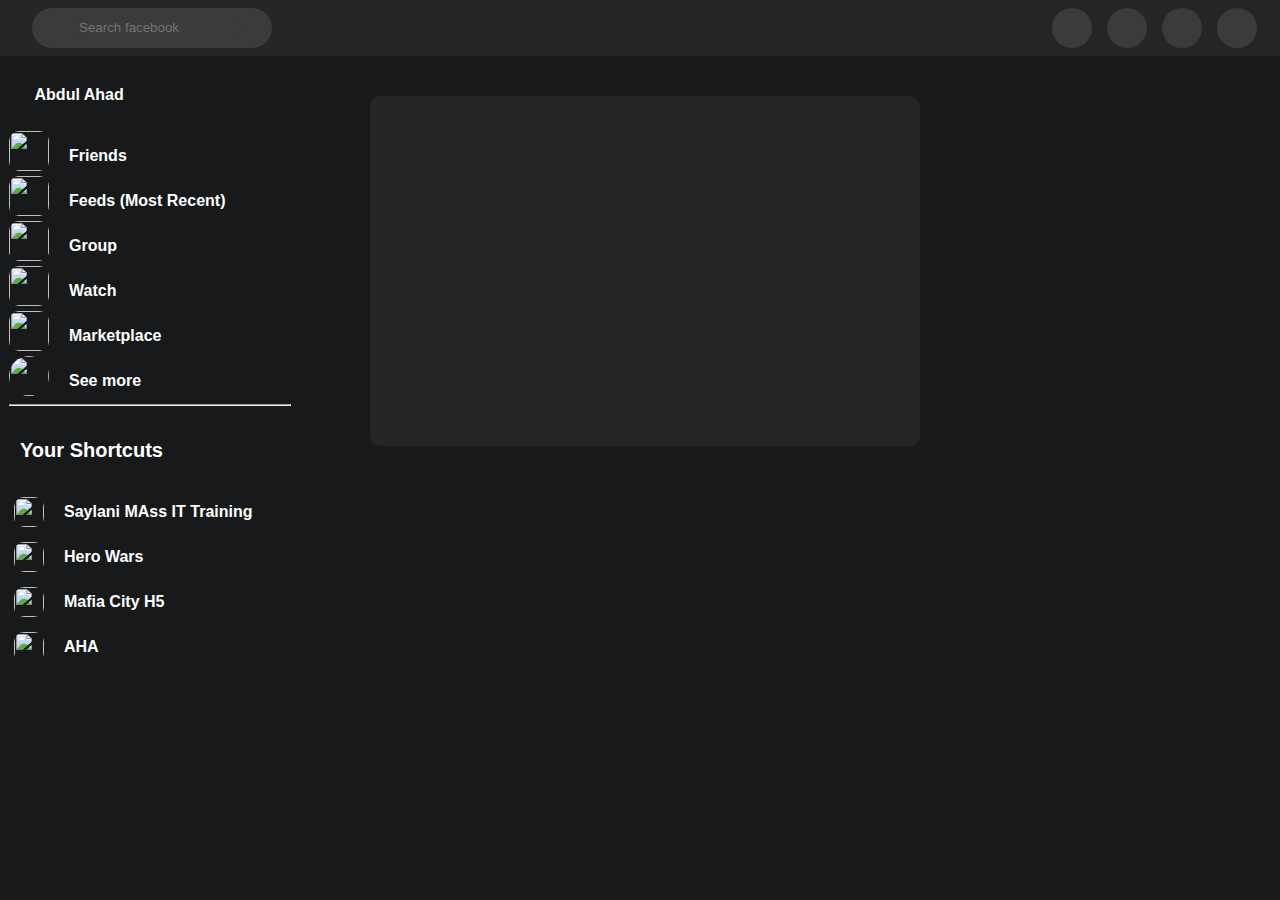
==== index.html @ 0b4ee492 "Add files via upload" ====
<!DOCTYPE html>
<html lang="en">

<head>
    <meta charset="UTF-8">
    <meta http-equiv="X-UA-Compatible" content="IE=edge">
    <meta name="viewport" content="width=device-width, initial-scale=1.0">
    <title>facebook</title>
    <link rel="stylesheet" href="style.css">
</head>

<body class="body">
    <div class="ui">
        <header class="navigation">
            <nav class="part1">
                <img src="images/logo.png" class="img-logo" alt="">
                <div class="input-div">
                    <img src="images/search.png" class="search" height="20px" alt="">
                    <input type="text" placeholder="Search facebook" class="input">
                </div>
            </nav>
            <nav class="part2">
                <ul class="nav-li">
                    <div class="for-hover">
                        <li class="li"><img src="images/home.png" class="home-section" alt=""></li>
                    </div>
                    <div class="for-hover">
                        <li class="li"><img src="images/watch.png" class="home-section" alt=""></li>
                    </div>
                    <div class="for-hover">
                        <li class="li"><img src="images/market.png" class="home-section" alt=""></li>
                    </div>
                    <div class="for-hover">
                        <li class="li"><img src="images/group.png" class="home-section" alt=""></li>
                    </div>
                    <div class="for-hover">
                        <li class="li"><img src="images/feeds.png" class="home-section" alt=""></li>
                    </div>
                </ul>
            </nav>
            <nav class="part3">
                <ul class="nav-li">
                    <li class="li-des"><img src="images/menu.png" class="right" alt=""></li>
                    <li class="li-des"><img src="images/messenger.png" class="right" alt=""></li>
                    <li class="li-des"><img src="images/bell.png" class="right" alt=""></li>
                    <li class="li-des"><img src="images/profile.jpg" style="border-radius: 20px;" class="right"
                            id="profile" alt=""></li>
                </ul>
            </nav>
        </header>
        <div class="content">
            <div class="right-panel">
                <ul class="panel">


                    <div class="sidebar-hover">
                        <li class="sidebar"><img src="images/profile.jpg"
                                style="margin-left: 2%; border-radius: 20px; margin-top: 5px;" height="30px" alt=""><b
                                class="text">Abdul Ahad</b></li>
                    </div>

                    <div class="sidebar-hover">
                        <li class="sidebar"><img src="images/friends icon.png" class="panel-icon" alt=""><b
                                class="text">Friends</b>
                        </li>
                    </div>

                    <div class="sidebar-hover">
                        <li class="sidebar"><img class="panel-icon" src="images/feed blue.png" alt=""><b
                                class="text">Feeds (Most
                                Recent)</b></li>
                    </div>

                    <div class="sidebar-hover">
                        <li class="sidebar"><img class="panel-icon" src="images/group blue.png" alt=""><b
                                class="text">Group</b>
                        </li>
                    </div>

                    <div class="sidebar-hover">
                        <li class="sidebar"><img class="panel-icon" src="images/watch blue.png" alt=""><b
                                class="text">Watch</b></li>
                    </div>

                    <div class="sidebar-hover">
                        <li class="sidebar"><img class="panel-icon" src="images/marketplace.png" alt=""><b
                                class="text">Marketplace</b></li>
                    </div>

                    <div class="sidebar-hover">
                        <li class="sidebar"><img src="images/seee more.png" style="border-radius: 20px;"
                                class="panel-icon" alt=""><b class="text">See more</b></li>
                    </div>
                    <hr>
                </ul>
                <h1 class="text" style="font-size: 20px;">Your Shortcuts</h1>
                <ul class="panel">
                    <div class="sidebar-hover">
                        <li class="sidebar"><img src="images/smit.png" class="panel-icon2" alt=""><b
                                class="text">Saylani
                                MAss IT Training</b></li>
                    </div>
                    <div class="sidebar-hover">
                        <li class="sidebar"><img class="panel-icon2" src="images/hero wars.jpg" alt=""><b
                                class="text">Hero Wars</b></li>
                    </div>
                    <div class="sidebar-hover">
                        <li class="sidebar"><img class="panel-icon2" src="images/mafia.jpg" alt=""><b class="text">Mafia
                                City H5</b></li>
                    </div>
                    <div class="sidebar-hover">
                        <li class="sidebar"><img class="panel-icon2" src="images/ahad.jpg" alt=""><b
                                class="text">AHA</b></li>
                    </div>
                    <div class="sidebar-hover">
                        <li class="sidebar"><img class="panel-icon2" src="images/seee more.png" alt=""><b
                                class="text">See more</b></li>
                    </div>
                </ul>
            </div>
            <div class="centre-content">

            </div>

        </div>


    </div>
</body>

</html>
---- style.css ----
body {
    margin: 0%;
    padding: 0%;
}

.navigation {
    display: flex;
    justify-content: space-around;
    background-color: #242526;
    height: 56px;
    width: auto;
    margin: 0%;
    padding: 0%;
}

.part1 {
    display: flex;
}

.img-logo {
    height: 40px;
    border-radius: 25px;
    padding: 8px;
}

.input-div {
    display: flex;
    height: 40px;
    border-radius: 25px;
    background-color: #3a3b3c;
    width: 220px;
    margin: 8px;
    padding-left: 20px;
}

.input {
    background-color: #3a3b3c;
    border-radius: 30px;
    border-style: none;
    background-position: top;
    width: 160px;
    margin-left: 25px;
    height: 20px;
    margin-top: 8px;
}

.search {
    position: absolute;
    margin-top: 10px;
}

.part2 {
    display: flex;
}

.home-section {
    height: 35px;
    display: flex;
}

.li {
    list-style: none;
}

.nav-li {
    display: flex;
    margin: 15px;
}

.right {
    height: 20px;
    margin-left: 10px;
    margin-top: 10px;

}

.li-des {
    list-style: none;
    background-color: #3a3b3c;
    height: 40px;
    width: 40px;
    border-radius: 20px;
    margin-left: 15px;
}

.li-des:hover {
    background-color: #474849;
}

#profile {
    margin: 0px;
    height: 40px;
}

nav.part3 {
    margin: 0;
    padding: 0;
    display: flex;
    align-items: center;
}

nav.part2 {
    margin: 0;
    padding: 0;
    display: flex;
    align-items: center;
}

.for-hover {
    transition: all .5s ease;
    background-color: #242526;
    height: 54px;
    width: 120px;
    display: flex;
    justify-content: center;
    align-items: center;

}

.for-hover:hover {
    background-color: #474849;
    margin-top: 3px;
    height: 48px;
    border-radius: 10px;

}

.body {
    background-color: #18191a;
}

.right-panel {
    width: 300px;
    background-color: #18191a;
    height: 600px;
    overflow: hidden;
    position: relative;
    margin: 0px;
    padding: 0px;
}

.right-panel:hover {
    overflow: auto;
}

.right-panel::-webkit-scrollbar {
    width: 8px;
    opacity: 0;
    transition: opacity 0.3s ease;
}

.right-panel:hover::-webkit-scrollbar {
    opacity: 1;
}

.right-panel::-webkit-scrollbar-track {
    background-color: #f1f1f1;
}

.right-panel::-webkit-scrollbar-thumb {
    background-color: #888;
    border-radius: 4px;
}

.right-panel::-webkit-scrollbar-thumb:hover {
    background-color: #555;
}

.sidebar-hover {
    height: 40px;
    background-color: #18191a;
    transition: all .3s ease;
    text-align: left;
}

.sidebar-hover:hover {
    height: 40px;
    background-color: #242526;
    border-radius: 10px;
}

.sidebar {
    margin: 5px;
    margin-left: 0px;

}

.panel {
    list-style: none;
    padding: 3%;
}

.panel-icon {
    height: 40px;
    width: 40px;
    border-radius: 10px;
    margin: 0px;
    padding: 0px;
}

.panel-icon2 {
    height: 30px;
    width: 30px;
    border-radius: 10px;
    margin: 0px;
    margin-left: 5px;
    margin-top: 5px;
    padding: 0px;
}

#seemore {
    background-color: #3a3b3c;
    height: 30px;
    width: 30px;
    border-radius: 15px;
    text-align: center;
    margin-left: 20px;
}

.text {
    color: white;
    font-size: 16px;
    font-family: 'Segoe UI', Tahoma, Geneva, Verdana, sans-serif;
    margin-left: 20px;
    vertical-align: 10px;
}

.content {
    display: flex;
}

.centre-content {
    background-color: #242526;
    height: 350px;
    width: 550px;
    border-radius: 10px;
    margin: 40px;
    margin-left: 70px;
}
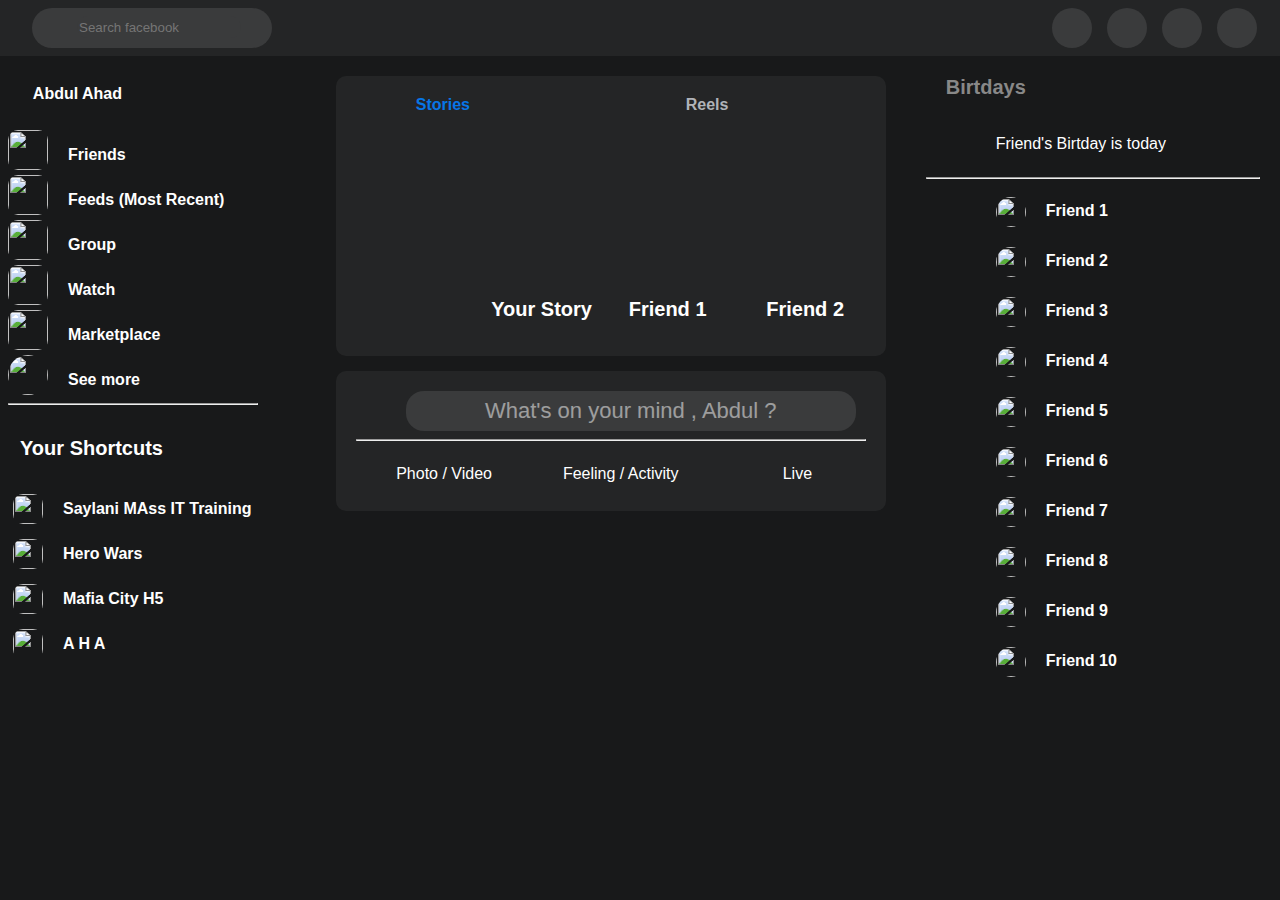
==== commit 78295fa9: "Add files via upload" ====
--- a/index.html
+++ b/index.html
@@ -11,6 +11,7 @@
 
 <body class="body">
     <div class="ui">
+
         <header class="navigation">
             <nav class="part1">
                 <img src="images/logo.png" class="img-logo" alt="">
@@ -109,8 +110,8 @@
                                 City H5</b></li>
                     </div>
                     <div class="sidebar-hover">
-                        <li class="sidebar"><img class="panel-icon2" src="images/ahad.jpg" alt=""><b
-                                class="text">AHA</b></li>
+                        <li class="sidebar"><img class="panel-icon2" src="images/ahad.jpg" alt=""><b class="text">A H
+                                A</b></li>
                     </div>
                     <div class="sidebar-hover">
                         <li class="sidebar"><img class="panel-icon2" src="images/seee more.png" alt=""><b
@@ -119,13 +120,163 @@
                 </ul>
             </div>
             <div class="centre-content">
+                <div class="stories-sec-div">
+                    <div class="story-content">
+                        <img src="images/story.png" class="story-icon" alt=""><b class="text2"
+                            style="color: #0776e8;">Stories</b>
+                    </div>
+                    <div class="story-content">
+                        <img src="images/reels.png" class="story-icon" alt=""><b class="text2">Reels</b>
+                    </div>
+                </div>
+
+                <div class="centre-story">
+                    <div class="story">
+                        <img class="story-pic" src="images/profile story.png" alt="">
+                    </div>
+                    <div class="story">
+                        <img class="story-pic" src="images/story (1).jpg" alt="">
+                        <p class="s-text">Your Story</p>
+                    </div>
+                    <div class="story">
+                        <img class="story-pic" src="images/story (2).jpg" alt="">
+                        <p class="s-text">Friend 1</p>
+                    </div>
+                    <div class="story">
+                        <img class="story-pic" src="images/story (3).jpg" alt="">
+                        <p class="s-text">Friend 2</p>
+                    </div>
+                </div>
+
+
+                <div class="post-bar">
+
+                    <div class="top-bar">
+
+                        <img src="images/profile.jpg" height="40px" style="border-radius: 20px;" alt="">
+
+                        <button id="modalBox" class="post-div">
+
+
+                            <p class="post-text">What's on your mind , Abdul ?</p>
+
+
+                        </button>
+
+
+                    </div>
+
+                    <hr style="margin-right: 20px; color: rgb(165, 165, 165);">
+                    <div class="post-div2">
+                        <div class="post-icons"><img src="images/post icons (1).png" alt="">
+                            <p class="text-short">Photo / Video</p>
+                        </div>
+                        <div class="post-icons"><img src="images/post icons (2).png" alt="">
+                            <p class="text-short">Feeling / Activity</p>
+                        </div>
+                        <div class="post-icons"><img src="images/post icons (3).png" alt="">
+                            <p class="text-short">Live</p>
+                        </div>
+                    </div>
+
+
+                </div>
+
+            </div>
+            <div class="left">
+                <p class="left-p">Birtdays</p>
+                <div class="bday">
+                    <img class="bday-img" src="images/gift.png" height="30px" alt="">
+                    <p class="bday-text"> Friend's Birtday is today</p>
+                </div>
+                <hr style="margin-right: 20px; color: rgb(165, 165, 165); padding-left: 40px; padding-right: 40px;">
+                <div class="friend-bar">
+                    <div class="friend-no">
+                        <img src="images/friens (1).jpg" class="friend-img" alt="">
+                        <p class="friend-name"> Friend 1 </p>
+                    </div>
+                    <div class="friend-no">
+                        <img src="images/friens (2).jpg" class="friend-img" alt="">
+                        <p class="friend-name"> Friend 2 </p>
+                    </div>
+                    <div class="friend-no">
+                        <img src="images/friens (3).jpg" class="friend-img" alt="">
+                        <p class="friend-name"> Friend 3 </p>
+                    </div>
+                    <div class="friend-no">
+                        <img src="images/friens (1).jpg" class="friend-img" alt="">
+                        <p class="friend-name"> Friend 4 </p>
+                    </div>
+                    <div class="friend-no">
+                        <img src="images/friens (3).jpg" class="friend-img" alt="">
+                        <p class="friend-name"> Friend 5 </p>
+                    </div>
+                    <div class="friend-no">
+                        <img src="images/friens (3).jpg" class="friend-img" alt="">
+                        <p class="friend-name"> Friend 6 </p>
+                    </div>
+                    <div class="friend-no">
+                        <img src="images/friens (2).jpg" class="friend-img" alt="">
+                        <p class="friend-name"> Friend 7 </p>
+                    </div>
+                    <div class="friend-no">
+                        <img src="images/friens (3).jpg" class="friend-img" alt="">
+                        <p class="friend-name"> Friend 8 </p>
+                    </div>
+                    <div class="friend-no">
+                        <img src="images/friens (2).jpg" class="friend-img" alt="">
+                        <p class="friend-name"> Friend 9 </p>
+                    </div>
+                    <div class="friend-no">
+                        <img src="images/friens (1).jpg" class="friend-img" alt="">
+                        <p class="friend-name"> Friend 10 </p>
+                    </div>
+                </div>
+            </div>
+            <div class="modal">
+
+                <div class="modal-content">
+                    <div class="modal-up">
+                        <h1 class="modal-heading">
+                            Create Post
+                        </h1>
+                        <button id="closeModal" class="cross-sym">×</button>
+                    </div>
+                    <hr style="margin-left: 10px; margin-right: 10px;">
+                    <div class="profile">
+                        <img src="images/profile.jpg" class="modal-img" alt="">
+
+                        <p class="text-p">Abdul Ahad</p>
+
+                    </div>
+                    <div class="text-bar">
+                        <div class="textcontent">
+                            <textarea oninput="updateText()" id="myTextarea" class="textarea"></textarea>
+                        </div>
+                        <div class="result-div" id="textPost" contenteditable="true"></div>
+                    </div>
+                    <div class="row-pic">
+
+                        <p class="text-p">Add to your post</p>
+                        <img src="images/Capture2.JPG" alt="">
+
+                    </div>
+                    <button class="post-button">
+                        Post
+                    </button>
+
+                </div>
 
             </div>
 
         </div>
 
 
-    </div>
+
+
+
+
+        <script src="app.js"></script>
 </body>
 
 </html>--- a/style.css
+++ b/style.css
@@ -54,7 +54,7 @@
 }
 
 .home-section {
-    height: 35px;
+    height: 25px;
     display: flex;
 }
 
@@ -231,9 +231,364 @@
 
 .centre-content {
     background-color: #242526;
-    height: 350px;
+    height: 280px;
     width: 550px;
     border-radius: 10px;
     margin: 40px;
     margin-left: 70px;
+    margin-top: 20px;
+}
+
+.story-content {
+    height: 50px;
+    width: 260px;
+    margin-left: 10px;
+    margin-top: 5px;
+    transition: all .3s ease;
+
+}
+
+.story-content:hover {
+    background-color: #3a3b3c;
+    border-radius: 10px;
+}
+
+.story-icon {
+    height: 50px;
+    margin-left: 25%;
+}
+
+.text2 {
+    color: #b0b3b8;
+    position: absolute;
+    font-size: 16px;
+    margin-top: 15px;
+    margin-left: 5px;
+    font-family: 'Lucida Sans', 'Lucida Sans Regular', 'Lucida Grande', 'Lucida Sans Unicode', Geneva, Verdana, sans-serif;
+}
+
+.stories-sec-div {
+    display: flex;
+}
+
+.centre-story {
+    display: flex;
+    justify-content: space-evenly;
+    margin-top: 10px;
+}
+
+.story {
+    position: relative;
+    margin-right: 10px;
+    width: 125px;
+    height: 200px;
+    border-radius: 10px;
+    overflow: hidden;
+    padding-left: 8px;
+}
+
+.story-pic {
+    height: 200px;
+    border-radius: 10px;
+    transition: all .5s ease;
+}
+
+.story-pic:hover {
+    transform: scale(1.05);
+    background-color: black;
+    opacity: 0.7;
+}
+
+.s-text {
+    color: white;
+    font-size: 20px;
+    font-weight: bold;
+    font-family: 'Gill Sans', 'Gill Sans MT', Calibri, 'Trebuchet MS', sans-serif;
+    position: absolute;
+    bottom: 0;
+    width: 100%;
+    padding-left: 10px;
+}
+
+.post-bar {
+    background-color: #242526;
+    /* display: flex; */
+    height: 120px;
+    width: 530px;
+    margin-top: 30px;
+    border-radius: 10px;
+    padding-top: 20px;
+    padding-left: 20px;
+}
+
+.post-div {
+    background-color: #3a3b3c;
+    height: 40px;
+    border-radius: 18px;
+    width: 450px;
+    border-style: none;
+    background-position: top;
+    font-size: 20px;
+    color: white;
+    position: absolute;
+    margin-left: 50px;
+    display: flex;
+    justify-content: center;
+    align-items: center;
+    transition: all .2s ease;
+    cursor: pointer;
+}
+
+.post-div:hover {
+    background-color: #505152;
+}
+
+.top-bar {
+    display: flex;
+}
+
+.post-text {
+    color: white;
+    font-size: 22px;
+    opacity: 0.5;
+    text-align: center;
+    font-family: 'Arial Narrow Bold', sans-serif;
+}
+
+.post-div2 {
+    display: flex;
+}
+
+.post-icons {
+    background-color: #242526;
+    display: flex;
+    justify-content: center;
+    align-items: center;
+    width: 100%;
+    margin-right: 10px;
+}
+
+.post-icons img {
+    max-width: 100%;
+    max-height: 100%;
+    position: relative;
+}
+
+.post-icons:hover {
+    background-color: #3a3b3c;
+    height: 50px;
+    border-radius: 10px;
+}
+
+.text-short {
+    color: white;
+    font-size: 16px;
+    font-family: 'Franklin Gothic Medium', 'Arial Narrow', Arial, sans-serif;
+    padding-left: 10px;
+}
+
+.left {
+    width: 400px;
+}
+
+.left-p {
+    color: #888;
+    font-weight: bold;
+    font-size: 20px;
+    padding-left: 20px;
+    padding-top: 0px;
+    font-family: 'Lucida Grande', 'Lucida Sans Unicode', Geneva, Verdana, sans-serif;
+}
+
+.bday {
+    display: flex;
+    transition: all .5s ease;
+}
+
+.bday:hover {
+    background-color: #3a3b3c;
+    height: 60px;
+    border-radius: 10px;
+}
+
+.bday-text {
+    color: white;
+    font-size: 16px;
+    padding-left: 20px;
+    font-family: 'Lucida Sans', 'Lucida Sans Regular', 'Lucida Grande', 'Lucida Sans Unicode', Geneva, Verdana, sans-serif;
+}
+
+.friend-no {
+    display: flex;
+    height: 40px;
+    width: 250px;
+    padding-top: 10px;
+    padding-left: 20px;
+    margin-left: 50px;
+}
+
+.friend-no:hover {
+    background-color: #3a3b3c;
+    border-radius: 10px;
+}
+
+.bday-img {
+    margin-top: 10px;
+    margin-left: 50px;
+}
+
+.friend-img {
+    height: 30px;
+    width: 30px;
+    border-radius: 15px;
+}
+
+.friend-name {
+    color: white;
+    font-size: 16px;
+    font-family: Arial, Helvetica, sans-serif;
+    font-weight: bold;
+    margin: 2%;
+    margin-left: 20px;
+    padding: 0%;
+}
+
+.modal {
+    width: 100%;
+    height: 100%;
+    background-color: rgba(0, 0, 0, 0.7);
+    position: absolute;
+    top: 0;
+    display: flex;
+    justify-content: center;
+    align-items: center;
+    display: none;
+}
+
+.modal-content {
+    background-color: #242526;
+    height: 410px;
+    width: 500px;
+    border-radius: 20px;
+}
+
+.modal-img {
+    height: 40px;
+    border-radius: 20px;
+}
+
+.modal-heading {
+    color: rgb(221, 218, 218);
+    font-family: 'Segoe UI', Tahoma, Geneva, Verdana, sans-serif;
+    font-size: 20px;
+}
+
+.modal-up {
+    display: flex;
+    margin-left: 40%;
+}
+
+.cross-sym {
+    background-color: #3a3b3c;
+    border-radius: 20px;
+    border: none;
+    height: 40px;
+    width: 40px;
+    margin-left: 45%;
+    font-size: 30px;
+    display: flex;
+    justify-content: center;
+    align-items: center;
+    color: rgb(155, 150, 150);
+    margin-top: 10px;
+    transition: all .3s ease;
+}
+
+.cross-sym:hover {
+    background-color: #515353;
+    cursor: pointer;
+}
+
+.profile {
+    padding-left: 20px;
+    display: flex;
+}
+
+.text-p {
+    color: rgb(221, 218, 218);
+    font-family: 14px;
+    font-weight: bold;
+    font-family: 'Segoe UI', Tahoma, Geneva, Verdana, sans-serif;
+    margin-top: 0px;
+    padding: 0px;
+    padding-left: 10px;
+}
+
+.privacy-button {
+    margin-top: 0px;
+    background-color: #424444;
+    height: 20px;
+    font-size: 16px;
+    color: white;
+    width: 80px;
+    border-radius: 5px;
+    border-style: none;
+}
+
+.text-bar {
+    margin-top: 10px;
+    margin-left: 20px;
+    margin-right: 20px;
+}
+
+.textcontent {
+    background-color: #242526;
+    margin: 0%;
+    padding: 0%;
+}
+
+.textarea {
+    opacity: 0;
+    resize: none;
+    border: none;
+    padding: 00px;
+    font-size: 2px;
+    cursor: pointer;
+}
+
+.result-div {
+    background-color: #242526;
+    height: 150px;
+    width: 460px;
+    color: white;
+    font-size: 28px;
+}
+
+.row-pic {
+    display: flex;
+    justify-content: space-between;
+    margin: 10px;
+}
+
+.text-p {
+    margin-top: 10px;
+    margin-left: 10px;
+}
+
+.post-button {
+    background-color: #2374e1;
+    height: 40px;
+    width: 460px;
+    margin: 0px 20px 10px 20px;
+    border-style: none;
+    border-radius: 10px;
+    color: white;
+    font-size: 18px;
+    font-weight: bold;
+    transition: all .3s ease;
+}
+
+.post-button:hover {
+    background-color: #4b94f3;
+    cursor: pointer;
 }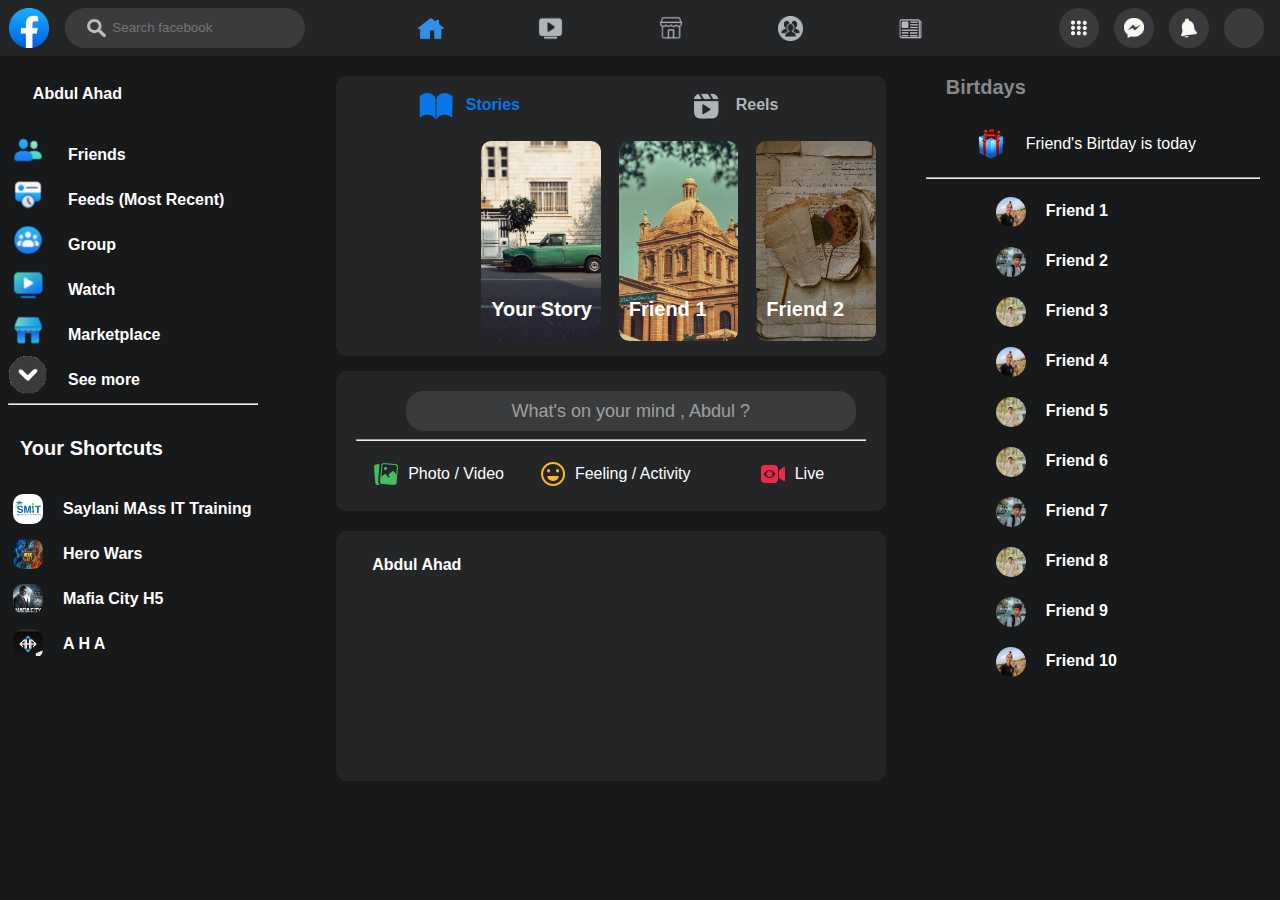
==== commit d9ef4b67: "Add files via upload" ====
--- a/index.html
+++ b/index.html
@@ -182,6 +182,12 @@
 
                 </div>
 
+                <div class="post-container">
+                    <img src="images/profile.jpg" style="margin-left: 3%; border-radius: 20px; margin-top: 15px;"
+                        height="40px" alt=""><b class="text-post">Abdul Ahad</b>
+                    </li>
+                </div>
+
             </div>
             <div class="left">
                 <p class="left-p">Birtdays</p>
@@ -233,6 +239,7 @@
                     </div>
                 </div>
             </div>
+
             <div class="modal">
 
                 <div class="modal-content">
@@ -255,15 +262,44 @@
                         </div>
                         <div class="result-div" id="textPost" contenteditable="true"></div>
                     </div>
+
+                    <div class="dropdown">
+                        <div class="color-change">
+                            <input onclick="changeBackgroundColor()" id="color-input" type="color" class="color-input">
+                        </div>
+                        <div onclick="changeBackground('images/image 1.jpg')" class="images-change">
+                            <img class="post-img" src="images/image 1.jpg" alt="">
+                        </div>
+                        <div onclick="changeBackground('images/image 2.jpg')" class="images-change">
+                            <img class="post-img" src="images/image 2.jpg" alt="">
+                        </div>
+                        <div onclick="changeBackground('images/image 3.jpg')" class="images-change">
+                            <img class="post-img" src="images/image 3.jpg" alt="">
+                        </div>
+                        <div onclick="changeBackground('images/image 4.jpg')" class="images-change">
+                            <img class="post-img" src="images/image 4.jpg" alt="">
+                        </div>
+                        <div onclick="changeBackground('images/image 5.jpg')" class="images-change">
+                            <img class="post-img" src="images/image 5.jpg" alt="">
+                        </div>
+                        <div onclick="changeBackground('images/image 6.jpg')" class="images-change">
+                            <img class="post-img" src="images/image 6.jpg" alt="">
+                        </div>
+                        <div onclick="changeBackground('images/image 7.jpg')" class="images-change">
+                            <img class="post-img" src="images/image 7.jpg" alt="">
+                        </div>
+                    </div>
+
                     <div class="row-pic">
 
                         <p class="text-p">Add to your post</p>
                         <img src="images/Capture2.JPG" alt="">
 
                     </div>
-                    <button class="post-button">
-                        Post
-                    </button>
+                    <button class="post-button"> Post </button>
+
+
+
 
                 </div>
 
--- a/style.css
+++ b/style.css
@@ -349,7 +349,7 @@
 
 .post-text {
     color: white;
-    font-size: 22px;
+    font-size: 18px;
     opacity: 0.5;
     text-align: center;
     font-family: 'Arial Narrow Bold', sans-serif;
@@ -456,13 +456,14 @@
 .modal {
     width: 100%;
     height: 100%;
-    background-color: rgba(0, 0, 0, 0.7);
+    background-color: rgba(0, 0, 0, 0.9);
     position: absolute;
     top: 0;
     display: flex;
     justify-content: center;
     align-items: center;
     display: none;
+    transition: all .5s ease;
 }
 
 .modal-content {
@@ -524,19 +525,8 @@
     padding-left: 10px;
 }
 
-.privacy-button {
-    margin-top: 0px;
-    background-color: #424444;
-    height: 20px;
-    font-size: 16px;
-    color: white;
-    width: 80px;
-    border-radius: 5px;
-    border-style: none;
-}
-
 .text-bar {
-    margin-top: 10px;
+    margin-top: -10px;
     margin-left: 20px;
     margin-right: 20px;
 }
@@ -558,11 +548,39 @@
 
 .result-div {
     background-color: #242526;
-    height: 150px;
+    height: 120px;
     width: 460px;
     color: white;
     font-size: 28px;
-}
+    font-weight: bold;
+    display: flex;
+    justify-content: center;
+    align-items: center;
+    font-family: 'Segoe UI', Tahoma, Geneva, Verdana, sans-serif;
+    overflow-x: scroll;
+    overflow-y: scroll;
+    scrollbar-color: #c0c0c0 #f0f0f0;
+
+}
+
+
+.result-div::-webkit-scrollbar {
+    width: 1px;
+
+}
+
+
+.result-div::-webkit-scrollbar-thumb {
+    background: #c0c0c0;
+
+}
+
+
+.result-div::-webkit-scrollbar-thumb:hover {
+    background: #a0a0a0;
+
+}
+
 
 .row-pic {
     display: flex;
@@ -591,4 +609,49 @@
 .post-button:hover {
     background-color: #4b94f3;
     cursor: pointer;
+}
+
+.dropdown {
+    display: flex;
+}
+
+.images-change {
+    height: 40px;
+    width: 40px;
+    border-radius: 10px;
+    background-color: #2374e1;
+    margin-top: 10px;
+    margin-left: 20px;
+    overflow: hidden;
+    cursor: pointer;
+}
+
+.post-img {
+    height: 80px;
+}
+
+.color-input {
+    height: 40px;
+    width: 40px;
+    border-radius: 10px;
+    margin-top: 10px;
+    margin-left: 20px;
+}
+
+.post-container {
+    background-color: #242526;
+    height: 250px;
+    width: 550px;
+    margin-top: 20px;
+    border-radius: 10px;
+}
+
+.text-post {
+    margin-left: 30px;
+    font-size: 16px;
+    margin-left: 20px;
+    position: absolute;
+    color: white;
+    margin-top: 25px;
+    font-family: 'Segoe UI', Tahoma, Geneva, Verdana, sans-serif;
 }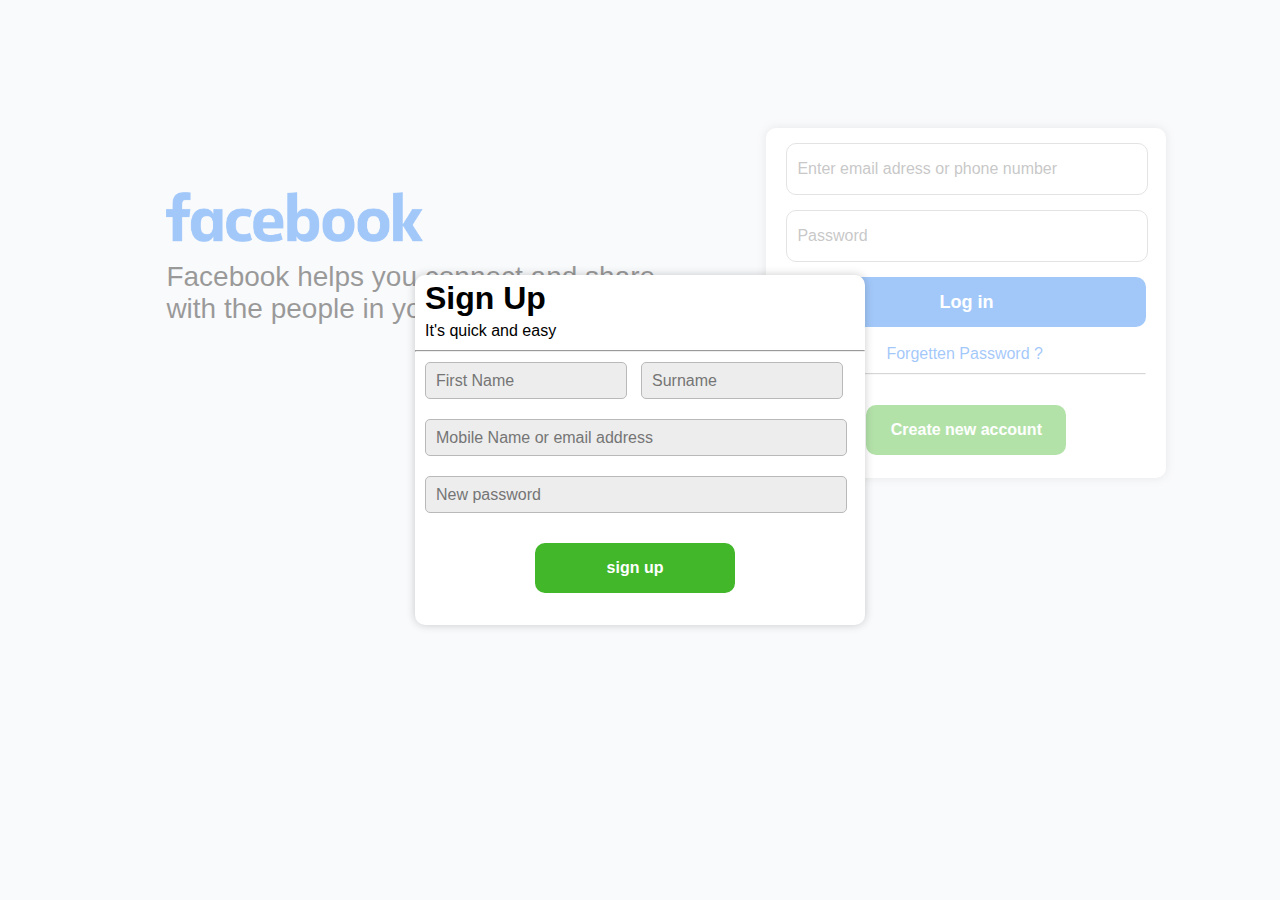
==== commit 5ae3699b: "Add files via upload" ====
--- a/index.html
+++ b/index.html
@@ -5,314 +5,54 @@
     <meta charset="UTF-8">
     <meta http-equiv="X-UA-Compatible" content="IE=edge">
     <meta name="viewport" content="width=device-width, initial-scale=1.0">
-    <title>facebook</title>
-    <link rel="stylesheet" href="style.css">
+    <title>login - Sign up</title>
+    <link rel="stylesheet" href="login.css">
 </head>
 
-<body class="body">
+<body>
     <div class="ui">
+        <div class="fb-div">
+            <img src="facebook.png" class="img" alt="">
+            <div class="text-div" style="margin-top: 15px;">
+                <p class="text">Facebook helps you connect and share </br> with the people in your life</p>
+            </div>
+        </div>
+        <div class="login-div">
+            <div class="form">
 
-        <header class="navigation">
-            <nav class="part1">
-                <img src="images/logo.png" class="img-logo" alt="">
-                <div class="input-div">
-                    <img src="images/search.png" class="search" height="20px" alt="">
-                    <input type="text" placeholder="Search facebook" class="input">
-                </div>
-            </nav>
-            <nav class="part2">
-                <ul class="nav-li">
-                    <div class="for-hover">
-                        <li class="li"><img src="images/home.png" class="home-section" alt=""></li>
-                    </div>
-                    <div class="for-hover">
-                        <li class="li"><img src="images/watch.png" class="home-section" alt=""></li>
-                    </div>
-                    <div class="for-hover">
-                        <li class="li"><img src="images/market.png" class="home-section" alt=""></li>
-                    </div>
-                    <div class="for-hover">
-                        <li class="li"><img src="images/group.png" class="home-section" alt=""></li>
-                    </div>
-                    <div class="for-hover">
-                        <li class="li"><img src="images/feeds.png" class="home-section" alt=""></li>
-                    </div>
-                </ul>
-            </nav>
-            <nav class="part3">
-                <ul class="nav-li">
-                    <li class="li-des"><img src="images/menu.png" class="right" alt=""></li>
-                    <li class="li-des"><img src="images/messenger.png" class="right" alt=""></li>
-                    <li class="li-des"><img src="images/bell.png" class="right" alt=""></li>
-                    <li class="li-des"><img src="images/profile.jpg" style="border-radius: 20px;" class="right"
-                            id="profile" alt=""></li>
-                </ul>
-            </nav>
-        </header>
-        <div class="content">
-            <div class="right-panel">
-                <ul class="panel">
+                <input type="text" class="input" id="" placeholder="Enter email adress or phone number"></br>
+                <input type="password" class="input" id="" placeholder="Password">
+                <button class="btn">Log in</button> <br><br>
+                <a href="javascript:void(0);" class="link">Forgetten Password ?</a>
 
+                <hr class="hr">
 
-                    <div class="sidebar-hover">
-                        <li class="sidebar"><img src="images/profile.jpg"
-                                style="margin-left: 2%; border-radius: 20px; margin-top: 5px;" height="30px" alt=""><b
-                                class="text">Abdul Ahad</b></li>
-                    </div>
+                <button class="btn2" id="openModal">Create new account</button>
+            </div>
+        </div>
+    </div>
 
-                    <div class="sidebar-hover">
-                        <li class="sidebar"><img src="images/friends icon.png" class="panel-icon" alt=""><b
-                                class="text">Friends</b>
-                        </li>
-                    </div>
+    <div class="modal">
+        <div class="modal-box">
 
-                    <div class="sidebar-hover">
-                        <li class="sidebar"><img class="panel-icon" src="images/feed blue.png" alt=""><b
-                                class="text">Feeds (Most
-                                Recent)</b></li>
-                    </div>
+            <h1 style="margin: 5px 10px;"> Sign Up</h1>
+            <p style="margin-left: 10px;">It's quick and easy</p>
+            <hr style="margin-top: 10px;">
+            <div class="upper-input">
+                <input type="text" class="input2" id="" placeholder="First Name">
+                <input type="text" class="input2" id="" placeholder="Surname">
+            </div>
+            <div class="lower-input">
+                <input type="text" class="input3" id="" required placeholder="Mobile Name or email address">
+                <input type="text" class="input3" id="" required placeholder="New password">
+            </div>
+            <button style="margin-left: 120px;" class="btn2">
+                sign up
+            </button>
+        </div>
+    </div>
 
-                    <div class="sidebar-hover">
-                        <li class="sidebar"><img class="panel-icon" src="images/group blue.png" alt=""><b
-                                class="text">Group</b>
-                        </li>
-                    </div>
-
-                    <div class="sidebar-hover">
-                        <li class="sidebar"><img class="panel-icon" src="images/watch blue.png" alt=""><b
-                                class="text">Watch</b></li>
-                    </div>
-
-                    <div class="sidebar-hover">
-                        <li class="sidebar"><img class="panel-icon" src="images/marketplace.png" alt=""><b
-                                class="text">Marketplace</b></li>
-                    </div>
-
-                    <div class="sidebar-hover">
-                        <li class="sidebar"><img src="images/seee more.png" style="border-radius: 20px;"
-                                class="panel-icon" alt=""><b class="text">See more</b></li>
-                    </div>
-                    <hr>
-                </ul>
-                <h1 class="text" style="font-size: 20px;">Your Shortcuts</h1>
-                <ul class="panel">
-                    <div class="sidebar-hover">
-                        <li class="sidebar"><img src="images/smit.png" class="panel-icon2" alt=""><b
-                                class="text">Saylani
-                                MAss IT Training</b></li>
-                    </div>
-                    <div class="sidebar-hover">
-                        <li class="sidebar"><img class="panel-icon2" src="images/hero wars.jpg" alt=""><b
-                                class="text">Hero Wars</b></li>
-                    </div>
-                    <div class="sidebar-hover">
-                        <li class="sidebar"><img class="panel-icon2" src="images/mafia.jpg" alt=""><b class="text">Mafia
-                                City H5</b></li>
-                    </div>
-                    <div class="sidebar-hover">
-                        <li class="sidebar"><img class="panel-icon2" src="images/ahad.jpg" alt=""><b class="text">A H
-                                A</b></li>
-                    </div>
-                    <div class="sidebar-hover">
-                        <li class="sidebar"><img class="panel-icon2" src="images/seee more.png" alt=""><b
-                                class="text">See more</b></li>
-                    </div>
-                </ul>
-            </div>
-            <div class="centre-content">
-                <div class="stories-sec-div">
-                    <div class="story-content">
-                        <img src="images/story.png" class="story-icon" alt=""><b class="text2"
-                            style="color: #0776e8;">Stories</b>
-                    </div>
-                    <div class="story-content">
-                        <img src="images/reels.png" class="story-icon" alt=""><b class="text2">Reels</b>
-                    </div>
-                </div>
-
-                <div class="centre-story">
-                    <div class="story">
-                        <img class="story-pic" src="images/profile story.png" alt="">
-                    </div>
-                    <div class="story">
-                        <img class="story-pic" src="images/story (1).jpg" alt="">
-                        <p class="s-text">Your Story</p>
-                    </div>
-                    <div class="story">
-                        <img class="story-pic" src="images/story (2).jpg" alt="">
-                        <p class="s-text">Friend 1</p>
-                    </div>
-                    <div class="story">
-                        <img class="story-pic" src="images/story (3).jpg" alt="">
-                        <p class="s-text">Friend 2</p>
-                    </div>
-                </div>
-
-
-                <div class="post-bar">
-
-                    <div class="top-bar">
-
-                        <img src="images/profile.jpg" height="40px" style="border-radius: 20px;" alt="">
-
-                        <button id="modalBox" class="post-div">
-
-
-                            <p class="post-text">What's on your mind , Abdul ?</p>
-
-
-                        </button>
-
-
-                    </div>
-
-                    <hr style="margin-right: 20px; color: rgb(165, 165, 165);">
-                    <div class="post-div2">
-                        <div class="post-icons"><img src="images/post icons (1).png" alt="">
-                            <p class="text-short">Photo / Video</p>
-                        </div>
-                        <div class="post-icons"><img src="images/post icons (2).png" alt="">
-                            <p class="text-short">Feeling / Activity</p>
-                        </div>
-                        <div class="post-icons"><img src="images/post icons (3).png" alt="">
-                            <p class="text-short">Live</p>
-                        </div>
-                    </div>
-
-
-                </div>
-
-                <div class="post-container">
-                    <img src="images/profile.jpg" style="margin-left: 3%; border-radius: 20px; margin-top: 15px;"
-                        height="40px" alt=""><b class="text-post">Abdul Ahad</b>
-                    </li>
-                </div>
-
-            </div>
-            <div class="left">
-                <p class="left-p">Birtdays</p>
-                <div class="bday">
-                    <img class="bday-img" src="images/gift.png" height="30px" alt="">
-                    <p class="bday-text"> Friend's Birtday is today</p>
-                </div>
-                <hr style="margin-right: 20px; color: rgb(165, 165, 165); padding-left: 40px; padding-right: 40px;">
-                <div class="friend-bar">
-                    <div class="friend-no">
-                        <img src="images/friens (1).jpg" class="friend-img" alt="">
-                        <p class="friend-name"> Friend 1 </p>
-                    </div>
-                    <div class="friend-no">
-                        <img src="images/friens (2).jpg" class="friend-img" alt="">
-                        <p class="friend-name"> Friend 2 </p>
-                    </div>
-                    <div class="friend-no">
-                        <img src="images/friens (3).jpg" class="friend-img" alt="">
-                        <p class="friend-name"> Friend 3 </p>
-                    </div>
-                    <div class="friend-no">
-                        <img src="images/friens (1).jpg" class="friend-img" alt="">
-                        <p class="friend-name"> Friend 4 </p>
-                    </div>
-                    <div class="friend-no">
-                        <img src="images/friens (3).jpg" class="friend-img" alt="">
-                        <p class="friend-name"> Friend 5 </p>
-                    </div>
-                    <div class="friend-no">
-                        <img src="images/friens (3).jpg" class="friend-img" alt="">
-                        <p class="friend-name"> Friend 6 </p>
-                    </div>
-                    <div class="friend-no">
-                        <img src="images/friens (2).jpg" class="friend-img" alt="">
-                        <p class="friend-name"> Friend 7 </p>
-                    </div>
-                    <div class="friend-no">
-                        <img src="images/friens (3).jpg" class="friend-img" alt="">
-                        <p class="friend-name"> Friend 8 </p>
-                    </div>
-                    <div class="friend-no">
-                        <img src="images/friens (2).jpg" class="friend-img" alt="">
-                        <p class="friend-name"> Friend 9 </p>
-                    </div>
-                    <div class="friend-no">
-                        <img src="images/friens (1).jpg" class="friend-img" alt="">
-                        <p class="friend-name"> Friend 10 </p>
-                    </div>
-                </div>
-            </div>
-
-            <div class="modal">
-
-                <div class="modal-content">
-                    <div class="modal-up">
-                        <h1 class="modal-heading">
-                            Create Post
-                        </h1>
-                        <button id="closeModal" class="cross-sym">×</button>
-                    </div>
-                    <hr style="margin-left: 10px; margin-right: 10px;">
-                    <div class="profile">
-                        <img src="images/profile.jpg" class="modal-img" alt="">
-
-                        <p class="text-p">Abdul Ahad</p>
-
-                    </div>
-                    <div class="text-bar">
-                        <div class="textcontent">
-                            <textarea oninput="updateText()" id="myTextarea" class="textarea"></textarea>
-                        </div>
-                        <div class="result-div" id="textPost" contenteditable="true"></div>
-                    </div>
-
-                    <div class="dropdown">
-                        <div class="color-change">
-                            <input onclick="changeBackgroundColor()" id="color-input" type="color" class="color-input">
-                        </div>
-                        <div onclick="changeBackground('images/image 1.jpg')" class="images-change">
-                            <img class="post-img" src="images/image 1.jpg" alt="">
-                        </div>
-                        <div onclick="changeBackground('images/image 2.jpg')" class="images-change">
-                            <img class="post-img" src="images/image 2.jpg" alt="">
-                        </div>
-                        <div onclick="changeBackground('images/image 3.jpg')" class="images-change">
-                            <img class="post-img" src="images/image 3.jpg" alt="">
-                        </div>
-                        <div onclick="changeBackground('images/image 4.jpg')" class="images-change">
-                            <img class="post-img" src="images/image 4.jpg" alt="">
-                        </div>
-                        <div onclick="changeBackground('images/image 5.jpg')" class="images-change">
-                            <img class="post-img" src="images/image 5.jpg" alt="">
-                        </div>
-                        <div onclick="changeBackground('images/image 6.jpg')" class="images-change">
-                            <img class="post-img" src="images/image 6.jpg" alt="">
-                        </div>
-                        <div onclick="changeBackground('images/image 7.jpg')" class="images-change">
-                            <img class="post-img" src="images/image 7.jpg" alt="">
-                        </div>
-                    </div>
-
-                    <div class="row-pic">
-
-                        <p class="text-p">Add to your post</p>
-                        <img src="images/Capture2.JPG" alt="">
-
-                    </div>
-                    <button class="post-button"> Post </button>
-
-
-
-
-                </div>
-
-            </div>
-
-        </div>
-
-
-
-
-
-
-        <script src="app.js"></script>
+    <script src="login.js"></script>
 </body>
 
 </html>--- a/login.css
+++ b/login.css
@@ -0,0 +1,154 @@
+* {
+    margin: 0;
+    padding: 0;
+}
+
+body {
+    background-color: #f0f2f5;
+}
+
+.ui {
+    display: flex;
+}
+
+.fb-div {
+    height: 200px;
+    width: 600px;
+    margin-top: 15%;
+    margin-left: 13%;
+}
+
+.img {
+    height: 50px;
+}
+
+.text {
+    color: black;
+    font-size: 28px;
+    font-weight: 450;
+    font-family: 'Segoe UI', Tahoma, Geneva, Verdana, sans-serif;
+}
+
+
+.input {
+    height: 50px;
+    width: 350px;
+    margin-left: 20px;
+    border-radius: 10px;
+    border-color: #d3d3d3;
+    background-color: white;
+    border: 1px solid #b9b9b9;
+    padding-left: 10px;
+    outline: none;
+    font-size: 16px;
+    margin-top: 15px;
+
+}
+
+.login-div {
+    margin-top: 10%;
+    background-color: white;
+    border-radius: 10px;
+    height: 350px;
+    width: 400px;
+    box-shadow: 0 0 10px rgba(0, 0, 0, 0.2)
+}
+
+.btn {
+    width: 360px;
+    height: 50px;
+    margin-left: 20px;
+    margin-top: 15px;
+    font-size: 18px;
+    border-radius: 10px;
+    border: none;
+    background-color: #1877f2;
+    color: white;
+    font-weight: bold;
+}
+
+.btn:hover {
+    background-color: #2d81f0;
+}
+
+.link {
+    color: #1877f2;
+    font-family: 'Segoe UI', Tahoma, Geneva, Verdana, sans-serif;
+    margin-left: 120px;
+    margin-top: 10px;
+    text-decoration: none;
+}
+
+.hr {
+    margin: 10px 20px;
+}
+
+.btn2 {
+    height: 50px;
+    width: 200px;
+    background-color: #42b72a;
+    margin-left: 100px;
+    margin-top: 20px;
+    border-radius: 10px;
+    color: white;
+    font-size: 16px;
+    font-weight: bold;
+    border: none;
+}
+
+.btn2:hover {
+    background-color: #38a323;
+}
+
+.modal {
+    /* display: none; */
+    width: 100%;
+    height: 100%;
+    background-color: rgba(255, 255, 255, 0.6);
+    position: absolute;
+    top: 0;
+    display: flex;
+    justify-content: center;
+    align-items: center;
+    transition: all .5s ease;
+}
+
+.modal-box {
+    background-color: white;
+    height: 350px;
+    width: 450px;
+    border-radius: 10px;
+    box-shadow: 0 0 10px rgba(0, 0, 0, 0.2)
+}
+
+.modal-box h1,
+p {
+    font-family: 'Segoe UI', Tahoma, Geneva, Verdana, sans-serif;
+}
+.upper-input{
+    padding-left: 5px;
+}
+.input2 {
+    height: 35px;
+    width: 190px;
+    margin: 10px 5px;
+    border-radius: 5px;
+    border-color: #d3d3d3;
+    background-color: rgba(219, 219, 219, 0.5);
+    border: 1px solid #b9b9b9;
+    padding-left: 10px;
+    outline: none;
+    font-size: 16px;
+}
+.input3 {
+    height: 35px;
+    width: 410px;
+    margin: 10px 10px;
+    border-radius: 5px;
+    border-color: #d3d3d3;
+    background-color: rgba(219, 219, 219, 0.5);
+    border: 1px solid #b9b9b9;
+    padding-left: 10px;
+    outline: none;
+    font-size: 16px;
+}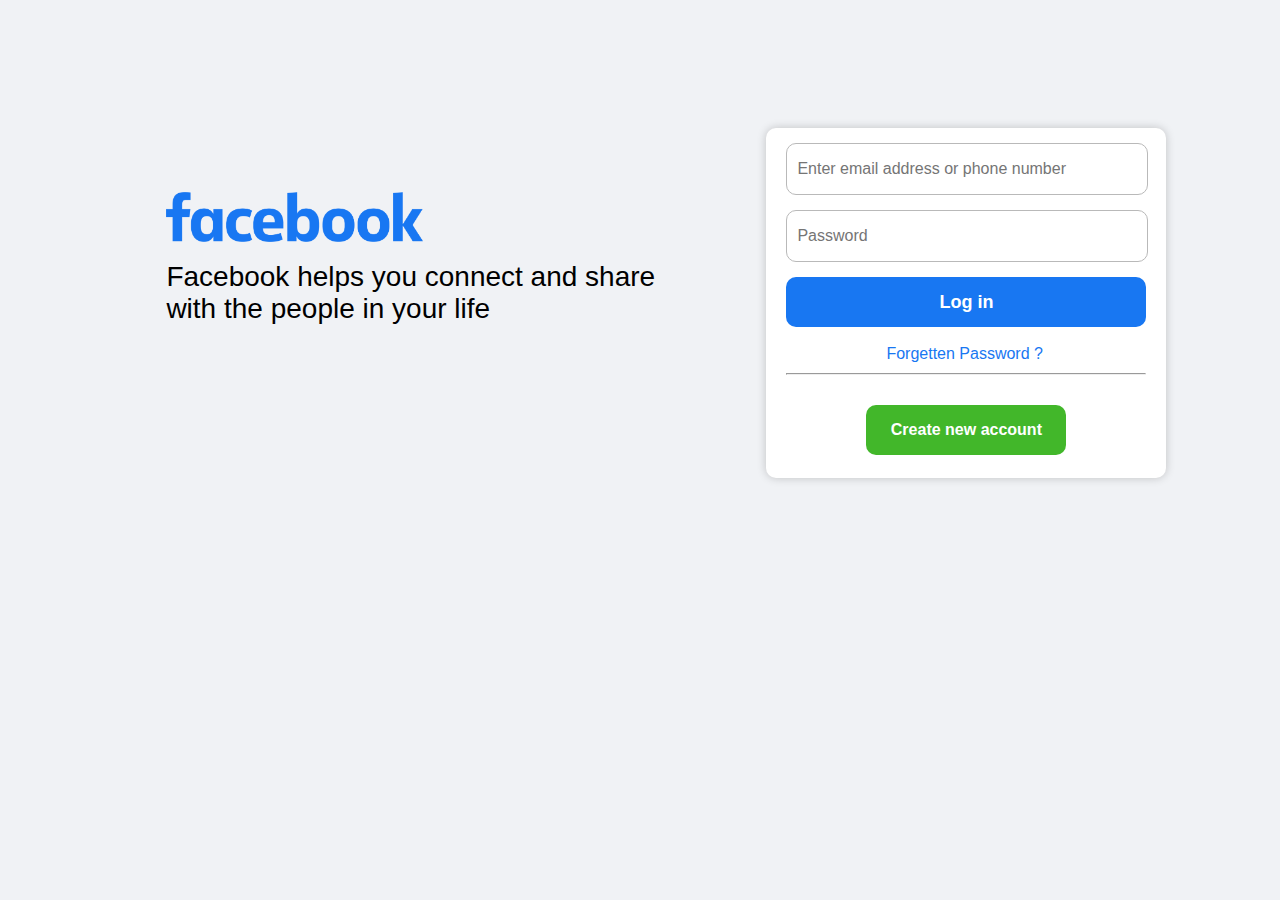
==== commit 781c5853: "Add files via upload" ====
--- a/index.html
+++ b/index.html
@@ -20,9 +20,9 @@
         <div class="login-div">
             <div class="form">
 
-                <input type="text" class="input" id="" placeholder="Enter email adress or phone number"></br>
-                <input type="password" class="input" id="" placeholder="Password">
-                <button class="btn">Log in</button> <br><br>
+                <input type="text" class="input" id="email" placeholder="Enter email address or phone number"></br>
+                <input type="password" class="input" id="password" placeholder="Password">
+                <button class="btn" onclick="login()">Log in</button> <br><br>
                 <a href="javascript:void(0);" class="link">Forgetten Password ?</a>
 
                 <hr class="hr">
@@ -35,22 +35,41 @@
     <div class="modal">
         <div class="modal-box">
 
-            <h1 style="margin: 5px 10px;"> Sign Up</h1>
-            <p style="margin-left: 10px;">It's quick and easy</p>
+
+            <div style="display: flex;">
+                <h1 style="margin: 5px 10px;"> Sign Up</h1>
+                <button class="cross-sym" id="closeModal"><p style="font-weight: bolder;">×</p></button>
+            </div>
+            <p style="margin-left: 10px;">It's quick and easy</p> 
             <hr style="margin-top: 10px;">
-            <div class="upper-input">
-                <input type="text" class="input2" id="" placeholder="First Name">
-                <input type="text" class="input2" id="" placeholder="Surname">
-            </div>
-            <div class="lower-input">
-                <input type="text" class="input3" id="" required placeholder="Mobile Name or email address">
-                <input type="text" class="input3" id="" required placeholder="New password">
-            </div>
-            <button style="margin-left: 120px;" class="btn2">
-                sign up
-            </button>
+
+            <form action="">
+
+                <div class="upper-input">
+
+                    <input type="text" class="input2" id="firstName" placeholder="First Name">
+                    <input type="text" class="input2" id="lastName" placeholder="Surname">
+
+                </div>
+                <div class="lower-input">
+
+                    <input type="text" class="input3" id="getUsername" required placeholder="Mobile Name or email address">
+                    <input type="password" class="input3" id="getPassword" required placeholder="Password">
+
+                </div>
+
+                <h4 style="margin-left: 20px; font-family: Segoe UI;">Password and username required</h4>
+
+                <button onclick="signup()" style="margin-left: 120px;" class="btn2">
+                    sign up
+                </button>
+
+            </form>
         </div>
     </div>
+
+
+    
 
     <script src="login.js"></script>
 </body>
--- a/login.css
+++ b/login.css
@@ -68,7 +68,7 @@
 }
 
 .btn:hover {
-    background-color: #2d81f0;
+    background-color: #1364ce;
 }
 
 .link {
@@ -101,7 +101,6 @@
 }
 
 .modal {
-    /* display: none; */
     width: 100%;
     height: 100%;
     background-color: rgba(255, 255, 255, 0.6);
@@ -110,24 +109,45 @@
     display: flex;
     justify-content: center;
     align-items: center;
+    display: none;
     transition: all .5s ease;
 }
 
 .modal-box {
     background-color: white;
-    height: 350px;
+    height: 360px;
     width: 450px;
     border-radius: 10px;
     box-shadow: 0 0 10px rgba(0, 0, 0, 0.2)
 }
 
+.cross-sym {
+    background-color: #e6e6e6;
+    height: 30px;
+    width: 30px;
+    display: flex;
+    justify-content: center;
+    align-items: center;
+    border-radius: 15px;
+    margin-left: 260px;
+    margin-top: 10px;
+    border: none;
+}
+
+.cross-sym:hover {
+    background-color: #b6b6b6;
+}
+
 .modal-box h1,
 p {
+    /* position: ; */
     font-family: 'Segoe UI', Tahoma, Geneva, Verdana, sans-serif;
 }
-.upper-input{
+
+.upper-input {
     padding-left: 5px;
 }
+
 .input2 {
     height: 35px;
     width: 190px;
@@ -140,6 +160,7 @@
     outline: none;
     font-size: 16px;
 }
+
 .input3 {
     height: 35px;
     width: 410px;
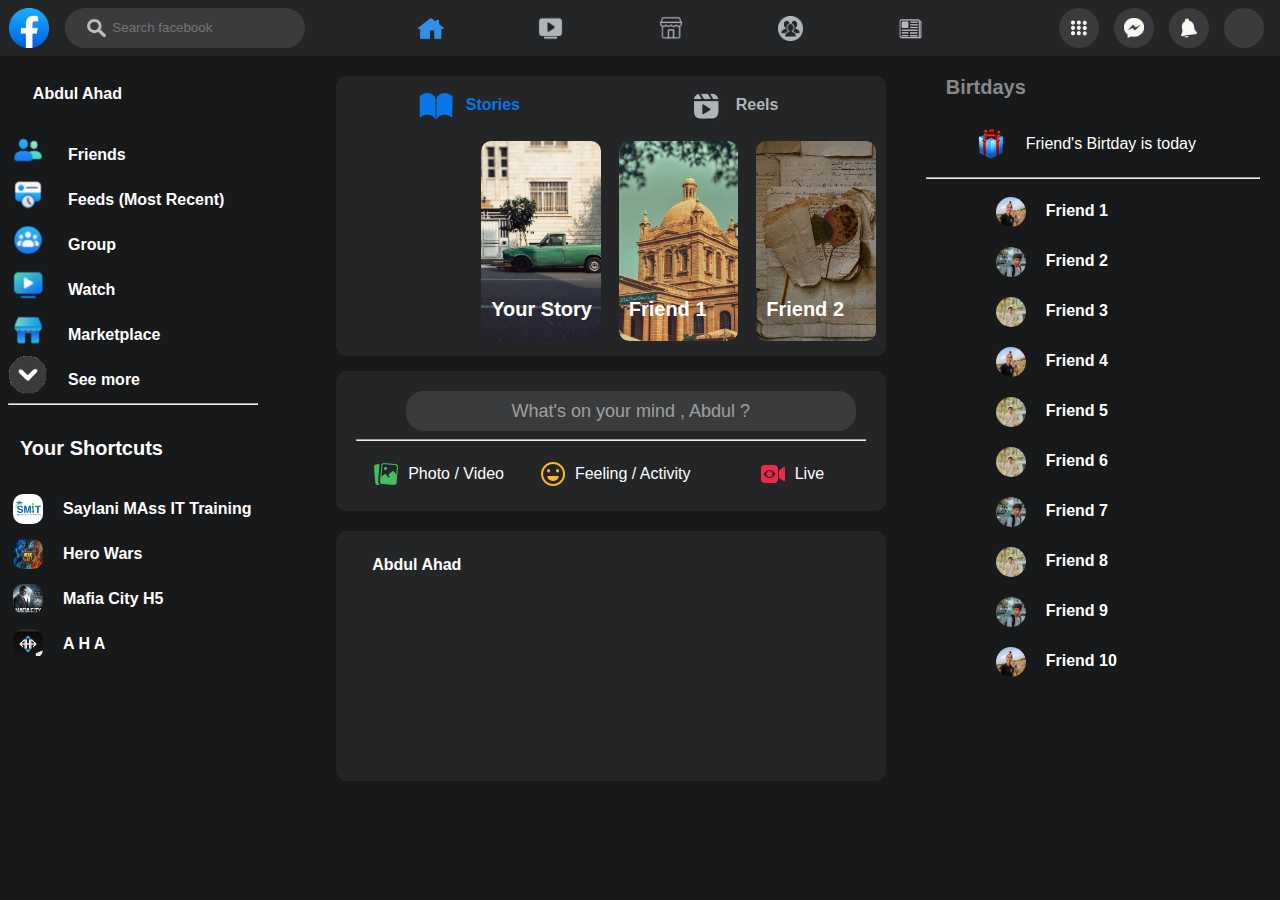
==== commit b1cff60c: "Add files via upload" ====
--- a/index.html
+++ b/index.html
@@ -5,73 +5,311 @@
     <meta charset="UTF-8">
     <meta http-equiv="X-UA-Compatible" content="IE=edge">
     <meta name="viewport" content="width=device-width, initial-scale=1.0">
-    <title>login - Sign up</title>
-    <link rel="stylesheet" href="login.css">
+    <title>facebook</title>
+    <link rel="stylesheet" href="style.css">
 </head>
 
-<body>
+<body class="body">
     <div class="ui">
-        <div class="fb-div">
-            <img src="facebook.png" class="img" alt="">
-            <div class="text-div" style="margin-top: 15px;">
-                <p class="text">Facebook helps you connect and share </br> with the people in your life</p>
+
+        <header class="navigation">
+            <nav class="part1">
+                <img src="images/logo.png" class="img-logo" alt="">
+                <div class="input-div">
+                    <img src="images/search.png" class="search" height="20px" alt="">
+                    <input type="text" placeholder="Search facebook" class="input">
+                </div>
+            </nav>
+            <nav class="part2">
+                <ul class="nav-li">
+                    <div class="for-hover">
+                        <li class="li"><img src="images/home.png" class="home-section" alt=""></li>
+                    </div>
+                    <div class="for-hover">
+                        <li class="li"><img src="images/watch.png" class="home-section" alt=""></li>
+                    </div>
+                    <div class="for-hover">
+                        <li class="li"><img src="images/market.png" class="home-section" alt=""></li>
+                    </div>
+                    <div class="for-hover">
+                        <li class="li"><img src="images/group.png" class="home-section" alt=""></li>
+                    </div>
+                    <div class="for-hover">
+                        <li class="li"><img src="images/feeds.png" class="home-section" alt=""></li>
+                    </div>
+                </ul>
+            </nav>
+            <nav class="part3">
+                <ul class="nav-li">
+                    <li class="li-des"><img src="images/menu.png" class="right" alt=""></li>
+                    <li class="li-des"><img src="images/messenger.png" class="right" alt=""></li>
+                    <li class="li-des"><img src="images/bell.png" class="right" alt=""></li>
+                    <li class="li-des"><img src="images/profile.jpg" style="border-radius: 20px;" class="right"
+                            id="profile" alt=""></li>
+                </ul>
+            </nav>
+        </header>
+        <div class="content">
+            <div class="right-panel">
+                <ul class="panel">
+
+
+                    <div class="sidebar-hover">
+                        <li class="sidebar"><img src="images/profile.jpg"
+                                style="margin-left: 2%; border-radius: 20px; margin-top: 5px;" height="30px" alt=""><b
+                                class="text">Abdul Ahad</b></li>
+                    </div>
+
+                    <div class="sidebar-hover">
+                        <li class="sidebar"><img src="images/friends icon.png" class="panel-icon" alt=""><b
+                                class="text">Friends</b>
+                        </li>
+                    </div>
+
+                    <div class="sidebar-hover">
+                        <li class="sidebar"><img class="panel-icon" src="images/feed blue.png" alt=""><b
+                                class="text">Feeds (Most
+                                Recent)</b></li>
+                    </div>
+
+                    <div class="sidebar-hover">
+                        <li class="sidebar"><img class="panel-icon" src="images/group blue.png" alt=""><b
+                                class="text">Group</b>
+                        </li>
+                    </div>
+
+                    <div class="sidebar-hover">
+                        <li class="sidebar"><img class="panel-icon" src="images/watch blue.png" alt=""><b
+                                class="text">Watch</b></li>
+                    </div>
+
+                    <div class="sidebar-hover">
+                        <li class="sidebar"><img class="panel-icon" src="images/marketplace.png" alt=""><b
+                                class="text">Marketplace</b></li>
+                    </div>
+
+                    <div class="sidebar-hover">
+                        <li class="sidebar"><img src="images/seee more.png" style="border-radius: 20px;"
+                                class="panel-icon" alt=""><b class="text">See more</b></li>
+                    </div>
+                    <hr>
+                </ul>
+                <h1 class="text" style="font-size: 20px;">Your Shortcuts</h1>
+                <ul class="panel">
+                    <div class="sidebar-hover">
+                        <li class="sidebar"><img src="images/smit.png" class="panel-icon2" alt=""><b
+                                class="text">Saylani
+                                MAss IT Training</b></li>
+                    </div>
+                    <div class="sidebar-hover">
+                        <li class="sidebar"><img class="panel-icon2" src="images/hero wars.jpg" alt=""><b
+                                class="text">Hero Wars</b></li>
+                    </div>
+                    <div class="sidebar-hover">
+                        <li class="sidebar"><img class="panel-icon2" src="images/mafia.jpg" alt=""><b class="text">Mafia
+                                City H5</b></li>
+                    </div>
+                    <div class="sidebar-hover">
+                        <li class="sidebar"><img class="panel-icon2" src="images/ahad.jpg" alt=""><b class="text">A H
+                                A</b></li>
+                    </div>
+                    <div class="sidebar-hover">
+                        <li class="sidebar"><img class="panel-icon2" src="images/seee more.png" alt=""><b
+                                class="text">See more</b></li>
+                    </div>
+                </ul>
             </div>
+            <div class="centre-content">
+                <div class="stories-sec-div">
+                    <div class="story-content">
+                        <img src="images/story.png" class="story-icon" alt=""><b class="text2"
+                            style="color: #0776e8;">Stories</b>
+                    </div>
+                    <div class="story-content">
+                        <img src="images/reels.png" class="story-icon" alt=""><b class="text2">Reels</b>
+                    </div>
+                </div>
+
+                <div class="centre-story">
+                    <div class="story">
+                        <img class="story-pic" src="images/profile story.png" alt="">
+                    </div>
+                    <div class="story">
+                        <img class="story-pic" src="images/story (1).jpg" alt="">
+                        <p class="s-text">Your Story</p>
+                    </div>
+                    <div class="story">
+                        <img class="story-pic" src="images/story (2).jpg" alt="">
+                        <p class="s-text">Friend 1</p>
+                    </div>
+                    <div class="story">
+                        <img class="story-pic" src="images/story (3).jpg" alt="">
+                        <p class="s-text">Friend 2</p>
+                    </div>
+                </div>
+
+
+                <div class="post-bar">
+
+                    <div class="top-bar">
+
+                        <img src="images/profile.jpg" height="40px" style="border-radius: 20px;" alt="">
+
+                        <button id="modalBox" class="post-div">
+
+
+                            <p class="post-text">What's on your mind , Abdul ?</p>
+
+
+                        </button>
+
+
+                    </div>
+
+                    <hr style="margin-right: 20px; color: rgb(165, 165, 165);">
+                    <div class="post-div2">
+                        <div class="post-icons"><img src="images/post icons (1).png" alt="">
+                            <p class="text-short">Photo / Video</p>
+                        </div>
+                        <div class="post-icons"><img src="images/post icons (2).png" alt="">
+                            <p class="text-short">Feeling / Activity</p>
+                        </div>
+                        <div class="post-icons"><img src="images/post icons (3).png" alt="">
+                            <p class="text-short">Live</p>
+                        </div>
+                    </div>
+
+
+                </div>
+
+                <div class="post-container">
+                    <img src="images/profile.jpg" style="margin-left: 3%; border-radius: 20px; margin-top: 15px;"
+                        height="40px" alt=""><b class="text-post">Abdul Ahad</b>
+                    </li>
+                </div>
+
+            </div>
+            <div class="left">
+                <p class="left-p">Birtdays</p>
+                <div class="bday">
+                    <img class="bday-img" src="images/gift.png" height="30px" alt="">
+                    <p class="bday-text"> Friend's Birtday is today</p>
+                </div>
+                <hr style="margin-right: 20px; color: rgb(165, 165, 165); padding-left: 40px; padding-right: 40px;">
+                <div class="friend-bar">
+                    <div class="friend-no">
+                        <img src="images/friens (1).jpg" class="friend-img" alt="">
+                        <p class="friend-name"> Friend 1 </p>
+                    </div>
+                    <div class="friend-no">
+                        <img src="images/friens (2).jpg" class="friend-img" alt="">
+                        <p class="friend-name"> Friend 2 </p>
+                    </div>
+                    <div class="friend-no">
+                        <img src="images/friens (3).jpg" class="friend-img" alt="">
+                        <p class="friend-name"> Friend 3 </p>
+                    </div>
+                    <div class="friend-no">
+                        <img src="images/friens (1).jpg" class="friend-img" alt="">
+                        <p class="friend-name"> Friend 4 </p>
+                    </div>
+                    <div class="friend-no">
+                        <img src="images/friens (3).jpg" class="friend-img" alt="">
+                        <p class="friend-name"> Friend 5 </p>
+                    </div>
+                    <div class="friend-no">
+                        <img src="images/friens (3).jpg" class="friend-img" alt="">
+                        <p class="friend-name"> Friend 6 </p>
+                    </div>
+                    <div class="friend-no">
+                        <img src="images/friens (2).jpg" class="friend-img" alt="">
+                        <p class="friend-name"> Friend 7 </p>
+                    </div>
+                    <div class="friend-no">
+                        <img src="images/friens (3).jpg" class="friend-img" alt="">
+                        <p class="friend-name"> Friend 8 </p>
+                    </div>
+                    <div class="friend-no">
+                        <img src="images/friens (2).jpg" class="friend-img" alt="">
+                        <p class="friend-name"> Friend 9 </p>
+                    </div>
+                    <div class="friend-no">
+                        <img src="images/friens (1).jpg" class="friend-img" alt="">
+                        <p class="friend-name"> Friend 10 </p>
+                    </div>
+                </div>
+            </div>
+
+            <div class="modal">
+
+                <div class="modal-content">
+                    <div class="modal-up">
+                        <h1 class="modal-heading">
+                            Create Post
+                        </h1>
+                        <button id="closeModal" class="cross-sym">×</button>
+                    </div>
+                    <hr style="margin-left: 10px; margin-right: 10px;">
+                    <div class="profile">
+                        <img src="images/profile.jpg" class="modal-img" alt="">
+
+                        <p class="text-p">Abdul Ahad</p>
+
+                    </div>
+                    <div class="text-bar">
+                        <div class="textcontent">
+                            <textarea oninput="updateText()" id="myTextarea" class="textarea"></textarea>
+                        </div>
+                        <div class="result-div" id="textPost" contenteditable="true"></div>
+                    </div>
+
+                    <div class="dropdown">
+                        <div class="color-change">
+                            <input onclick="changeBackgroundColor()" id="color-input" type="color" class="color-input">
+                        </div>
+                        <div onclick="changeBackground('images/image 1.jpg')" class="images-change">
+                            <img class="post-img" src="images/image 1.jpg" alt="">
+                        </div>
+                        <div onclick="changeBackground('images/image 2.jpg')" class="images-change">
+                            <img class="post-img" src="images/image 2.jpg" alt="">
+                        </div>
+                        <div onclick="changeBackground('images/image 3.jpg')" class="images-change">
+                            <img class="post-img" src="images/image 3.jpg" alt="">
+                        </div>
+                        <div onclick="changeBackground('images/image 4.jpg')" class="images-change">
+                            <img class="post-img" src="images/image 4.jpg" alt="">
+                        </div>
+                        <div onclick="changeBackground('images/image 5.jpg')" class="images-change">
+                            <img class="post-img" src="images/image 5.jpg" alt="">
+                        </div>
+                        <div onclick="changeBackground('images/image 6.jpg')" class="images-change">
+                            <img class="post-img" src="images/image 6.jpg" alt="">
+                        </div>
+                        <div onclick="changeBackground('images/image 7.jpg')" class="images-change">
+                            <img class="post-img" src="images/image 7.jpg" alt="">
+                        </div>
+                    </div>
+
+                    <div class="row-pic">
+
+                        <p class="text-p">Add to your post</p>
+                        <img src="images/Capture2.JPG" alt="">
+
+                    </div>
+                    <button class="post-button"> Post </button>
+
+                </div>
+
+            </div>
+
         </div>
-        <div class="login-div">
-            <div class="form">
-
-                <input type="text" class="input" id="email" placeholder="Enter email address or phone number"></br>
-                <input type="password" class="input" id="password" placeholder="Password">
-                <button class="btn" onclick="login()">Log in</button> <br><br>
-                <a href="javascript:void(0);" class="link">Forgetten Password ?</a>
-
-                <hr class="hr">
-
-                <button class="btn2" id="openModal">Create new account</button>
-            </div>
-        </div>
-    </div>
-
-    <div class="modal">
-        <div class="modal-box">
-
-
-            <div style="display: flex;">
-                <h1 style="margin: 5px 10px;"> Sign Up</h1>
-                <button class="cross-sym" id="closeModal"><p style="font-weight: bolder;">×</p></button>
-            </div>
-            <p style="margin-left: 10px;">It's quick and easy</p> 
-            <hr style="margin-top: 10px;">
-
-            <form action="">
-
-                <div class="upper-input">
-
-                    <input type="text" class="input2" id="firstName" placeholder="First Name">
-                    <input type="text" class="input2" id="lastName" placeholder="Surname">
-
-                </div>
-                <div class="lower-input">
-
-                    <input type="text" class="input3" id="getUsername" required placeholder="Mobile Name or email address">
-                    <input type="password" class="input3" id="getPassword" required placeholder="Password">
-
-                </div>
-
-                <h4 style="margin-left: 20px; font-family: Segoe UI;">Password and username required</h4>
-
-                <button onclick="signup()" style="margin-left: 120px;" class="btn2">
-                    sign up
-                </button>
-
-            </form>
-        </div>
-    </div>
-
-
-    
-
-    <script src="login.js"></script>
+
+
+
+
+
+
+        <script src="app.js"></script>
 </body>
 
 </html>--- a/style.css
+++ b/style.css
@@ -0,0 +1,657 @@
+body {
+    margin: 0%;
+    padding: 0%;
+}
+
+.navigation {
+    display: flex;
+    justify-content: space-around;
+    background-color: #242526;
+    height: 56px;
+    width: auto;
+    margin: 0%;
+    padding: 0%;
+}
+
+.part1 {
+    display: flex;
+}
+
+.img-logo {
+    height: 40px;
+    border-radius: 25px;
+    padding: 8px;
+}
+
+.input-div {
+    display: flex;
+    height: 40px;
+    border-radius: 25px;
+    background-color: #3a3b3c;
+    width: 220px;
+    margin: 8px;
+    padding-left: 20px;
+}
+
+.input {
+    background-color: #3a3b3c;
+    border-radius: 30px;
+    border-style: none;
+    background-position: top;
+    width: 160px;
+    margin-left: 25px;
+    height: 20px;
+    margin-top: 8px;
+}
+
+.search {
+    position: absolute;
+    margin-top: 10px;
+}
+
+.part2 {
+    display: flex;
+}
+
+.home-section {
+    height: 25px;
+    display: flex;
+}
+
+.li {
+    list-style: none;
+}
+
+.nav-li {
+    display: flex;
+    margin: 15px;
+}
+
+.right {
+    height: 20px;
+    margin-left: 10px;
+    margin-top: 10px;
+
+}
+
+.li-des {
+    list-style: none;
+    background-color: #3a3b3c;
+    height: 40px;
+    width: 40px;
+    border-radius: 20px;
+    margin-left: 15px;
+}
+
+.li-des:hover {
+    background-color: #474849;
+}
+
+#profile {
+    margin: 0px;
+    height: 40px;
+}
+
+nav.part3 {
+    margin: 0;
+    padding: 0;
+    display: flex;
+    align-items: center;
+}
+
+nav.part2 {
+    margin: 0;
+    padding: 0;
+    display: flex;
+    align-items: center;
+}
+
+.for-hover {
+    transition: all .5s ease;
+    background-color: #242526;
+    height: 54px;
+    width: 120px;
+    display: flex;
+    justify-content: center;
+    align-items: center;
+
+}
+
+.for-hover:hover {
+    background-color: #474849;
+    margin-top: 3px;
+    height: 48px;
+    border-radius: 10px;
+
+}
+
+.body {
+    background-color: #18191a;
+}
+
+.right-panel {
+    width: 300px;
+    background-color: #18191a;
+    height: 600px;
+    overflow: hidden;
+    position: relative;
+    margin: 0px;
+    padding: 0px;
+}
+
+.right-panel:hover {
+    overflow: auto;
+}
+
+.right-panel::-webkit-scrollbar {
+    width: 8px;
+    opacity: 0;
+    transition: opacity 0.3s ease;
+}
+
+.right-panel:hover::-webkit-scrollbar {
+    opacity: 1;
+}
+
+.right-panel::-webkit-scrollbar-track {
+    background-color: #f1f1f1;
+}
+
+.right-panel::-webkit-scrollbar-thumb {
+    background-color: #888;
+    border-radius: 4px;
+}
+
+.right-panel::-webkit-scrollbar-thumb:hover {
+    background-color: #555;
+}
+
+.sidebar-hover {
+    height: 40px;
+    background-color: #18191a;
+    transition: all .3s ease;
+    text-align: left;
+}
+
+.sidebar-hover:hover {
+    height: 40px;
+    background-color: #242526;
+    border-radius: 10px;
+}
+
+.sidebar {
+    margin: 5px;
+    margin-left: 0px;
+
+}
+
+.panel {
+    list-style: none;
+    padding: 3%;
+}
+
+.panel-icon {
+    height: 40px;
+    width: 40px;
+    border-radius: 10px;
+    margin: 0px;
+    padding: 0px;
+}
+
+.panel-icon2 {
+    height: 30px;
+    width: 30px;
+    border-radius: 10px;
+    margin: 0px;
+    margin-left: 5px;
+    margin-top: 5px;
+    padding: 0px;
+}
+
+#seemore {
+    background-color: #3a3b3c;
+    height: 30px;
+    width: 30px;
+    border-radius: 15px;
+    text-align: center;
+    margin-left: 20px;
+}
+
+.text {
+    color: white;
+    font-size: 16px;
+    font-family: 'Segoe UI', Tahoma, Geneva, Verdana, sans-serif;
+    margin-left: 20px;
+    vertical-align: 10px;
+}
+
+.content {
+    display: flex;
+}
+
+.centre-content {
+    background-color: #242526;
+    height: 280px;
+    width: 550px;
+    border-radius: 10px;
+    margin: 40px;
+    margin-left: 70px;
+    margin-top: 20px;
+}
+
+.story-content {
+    height: 50px;
+    width: 260px;
+    margin-left: 10px;
+    margin-top: 5px;
+    transition: all .3s ease;
+
+}
+
+.story-content:hover {
+    background-color: #3a3b3c;
+    border-radius: 10px;
+}
+
+.story-icon {
+    height: 50px;
+    margin-left: 25%;
+}
+
+.text2 {
+    color: #b0b3b8;
+    position: absolute;
+    font-size: 16px;
+    margin-top: 15px;
+    margin-left: 5px;
+    font-family: 'Lucida Sans', 'Lucida Sans Regular', 'Lucida Grande', 'Lucida Sans Unicode', Geneva, Verdana, sans-serif;
+}
+
+.stories-sec-div {
+    display: flex;
+}
+
+.centre-story {
+    display: flex;
+    justify-content: space-evenly;
+    margin-top: 10px;
+}
+
+.story {
+    position: relative;
+    margin-right: 10px;
+    width: 125px;
+    height: 200px;
+    border-radius: 10px;
+    overflow: hidden;
+    padding-left: 8px;
+}
+
+.story-pic {
+    height: 200px;
+    border-radius: 10px;
+    transition: all .5s ease;
+}
+
+.story-pic:hover {
+    transform: scale(1.05);
+    background-color: black;
+    opacity: 0.7;
+}
+
+.s-text {
+    color: white;
+    font-size: 20px;
+    font-weight: bold;
+    font-family: 'Gill Sans', 'Gill Sans MT', Calibri, 'Trebuchet MS', sans-serif;
+    position: absolute;
+    bottom: 0;
+    width: 100%;
+    padding-left: 10px;
+}
+
+.post-bar {
+    background-color: #242526;
+    /* display: flex; */
+    height: 120px;
+    width: 530px;
+    margin-top: 30px;
+    border-radius: 10px;
+    padding-top: 20px;
+    padding-left: 20px;
+}
+
+.post-div {
+    background-color: #3a3b3c;
+    height: 40px;
+    border-radius: 18px;
+    width: 450px;
+    border-style: none;
+    background-position: top;
+    font-size: 20px;
+    color: white;
+    position: absolute;
+    margin-left: 50px;
+    display: flex;
+    justify-content: center;
+    align-items: center;
+    transition: all .2s ease;
+    cursor: pointer;
+}
+
+.post-div:hover {
+    background-color: #505152;
+}
+
+.top-bar {
+    display: flex;
+}
+
+.post-text {
+    color: white;
+    font-size: 18px;
+    opacity: 0.5;
+    text-align: center;
+    font-family: 'Arial Narrow Bold', sans-serif;
+}
+
+.post-div2 {
+    display: flex;
+}
+
+.post-icons {
+    background-color: #242526;
+    display: flex;
+    justify-content: center;
+    align-items: center;
+    width: 100%;
+    margin-right: 10px;
+}
+
+.post-icons img {
+    max-width: 100%;
+    max-height: 100%;
+    position: relative;
+}
+
+.post-icons:hover {
+    background-color: #3a3b3c;
+    height: 50px;
+    border-radius: 10px;
+}
+
+.text-short {
+    color: white;
+    font-size: 16px;
+    font-family: 'Franklin Gothic Medium', 'Arial Narrow', Arial, sans-serif;
+    padding-left: 10px;
+}
+
+.left {
+    width: 400px;
+}
+
+.left-p {
+    color: #888;
+    font-weight: bold;
+    font-size: 20px;
+    padding-left: 20px;
+    padding-top: 0px;
+    font-family: 'Lucida Grande', 'Lucida Sans Unicode', Geneva, Verdana, sans-serif;
+}
+
+.bday {
+    display: flex;
+    transition: all .5s ease;
+}
+
+.bday:hover {
+    background-color: #3a3b3c;
+    height: 60px;
+    border-radius: 10px;
+}
+
+.bday-text {
+    color: white;
+    font-size: 16px;
+    padding-left: 20px;
+    font-family: 'Lucida Sans', 'Lucida Sans Regular', 'Lucida Grande', 'Lucida Sans Unicode', Geneva, Verdana, sans-serif;
+}
+
+.friend-no {
+    display: flex;
+    height: 40px;
+    width: 250px;
+    padding-top: 10px;
+    padding-left: 20px;
+    margin-left: 50px;
+}
+
+.friend-no:hover {
+    background-color: #3a3b3c;
+    border-radius: 10px;
+}
+
+.bday-img {
+    margin-top: 10px;
+    margin-left: 50px;
+}
+
+.friend-img {
+    height: 30px;
+    width: 30px;
+    border-radius: 15px;
+}
+
+.friend-name {
+    color: white;
+    font-size: 16px;
+    font-family: Arial, Helvetica, sans-serif;
+    font-weight: bold;
+    margin: 2%;
+    margin-left: 20px;
+    padding: 0%;
+}
+
+.modal {
+    width: 100%;
+    height: 100%;
+    background-color: rgba(0, 0, 0, 0.9);
+    position: absolute;
+    top: 0;
+    display: flex;
+    justify-content: center;
+    align-items: center;
+    display: none;
+    transition: all .5s ease;
+}
+
+.modal-content {
+    background-color: #242526;
+    height: 410px;
+    width: 500px;
+    border-radius: 20px;
+}
+
+.modal-img {
+    height: 40px;
+    border-radius: 20px;
+}
+
+.modal-heading {
+    color: rgb(221, 218, 218);
+    font-family: 'Segoe UI', Tahoma, Geneva, Verdana, sans-serif;
+    font-size: 20px;
+}
+
+.modal-up {
+    display: flex;
+    margin-left: 40%;
+}
+
+.cross-sym {
+    background-color: #3a3b3c;
+    border-radius: 20px;
+    border: none;
+    height: 40px;
+    width: 40px;
+    margin-left: 45%;
+    font-size: 30px;
+    display: flex;
+    justify-content: center;
+    align-items: center;
+    color: rgb(155, 150, 150);
+    margin-top: 10px;
+    transition: all .3s ease;
+}
+
+.cross-sym:hover {
+    background-color: #515353;
+    cursor: pointer;
+}
+
+.profile {
+    padding-left: 20px;
+    display: flex;
+}
+
+.text-p {
+    color: rgb(221, 218, 218);
+    font-family: 14px;
+    font-weight: bold;
+    font-family: 'Segoe UI', Tahoma, Geneva, Verdana, sans-serif;
+    margin-top: 0px;
+    padding: 0px;
+    padding-left: 10px;
+}
+
+.text-bar {
+    margin-top: -10px;
+    margin-left: 20px;
+    margin-right: 20px;
+}
+
+.textcontent {
+    background-color: #242526;
+    margin: 0%;
+    padding: 0%;
+}
+
+.textarea {
+    opacity: 0;
+    resize: none;
+    border: none;
+    padding: 00px;
+    font-size: 2px;
+    cursor: pointer;
+}
+
+.result-div {
+    background-color: #242526;
+    height: 120px;
+    width: 460px;
+    color: white;
+    font-size: 28px;
+    font-weight: bold;
+    display: flex;
+    justify-content: center;
+    align-items: center;
+    font-family: 'Segoe UI', Tahoma, Geneva, Verdana, sans-serif;
+    overflow-x: scroll;
+    overflow-y: scroll;
+    scrollbar-color: #c0c0c0 #f0f0f0;
+
+}
+
+
+.result-div::-webkit-scrollbar {
+    width: 1px;
+
+}
+
+
+.result-div::-webkit-scrollbar-thumb {
+    background: #c0c0c0;
+
+}
+
+
+.result-div::-webkit-scrollbar-thumb:hover {
+    background: #a0a0a0;
+
+}
+
+
+.row-pic {
+    display: flex;
+    justify-content: space-between;
+    margin: 10px;
+}
+
+.text-p {
+    margin-top: 10px;
+    margin-left: 10px;
+}
+
+.post-button {
+    background-color: #2374e1;
+    height: 40px;
+    width: 460px;
+    margin: 0px 20px 10px 20px;
+    border-style: none;
+    border-radius: 10px;
+    color: white;
+    font-size: 18px;
+    font-weight: bold;
+    transition: all .3s ease;
+}
+
+.post-button:hover {
+    background-color: #4b94f3;
+    cursor: pointer;
+}
+
+.dropdown {
+    display: flex;
+}
+
+.images-change {
+    height: 40px;
+    width: 40px;
+    border-radius: 10px;
+    background-color: #2374e1;
+    margin-top: 10px;
+    margin-left: 20px;
+    overflow: hidden;
+    cursor: pointer;
+}
+
+.post-img {
+    height: 80px;
+}
+
+.color-input {
+    height: 40px;
+    width: 40px;
+    border-radius: 10px;
+    margin-top: 10px;
+    margin-left: 20px;
+}
+
+.post-container {
+    background-color: #242526;
+    height: 250px;
+    width: 550px;
+    margin-top: 20px;
+    border-radius: 10px;
+}
+
+.text-post {
+    margin-left: 30px;
+    font-size: 16px;
+    margin-left: 20px;
+    position: absolute;
+    color: white;
+    margin-top: 25px;
+    font-family: 'Segoe UI', Tahoma, Geneva, Verdana, sans-serif;
+}